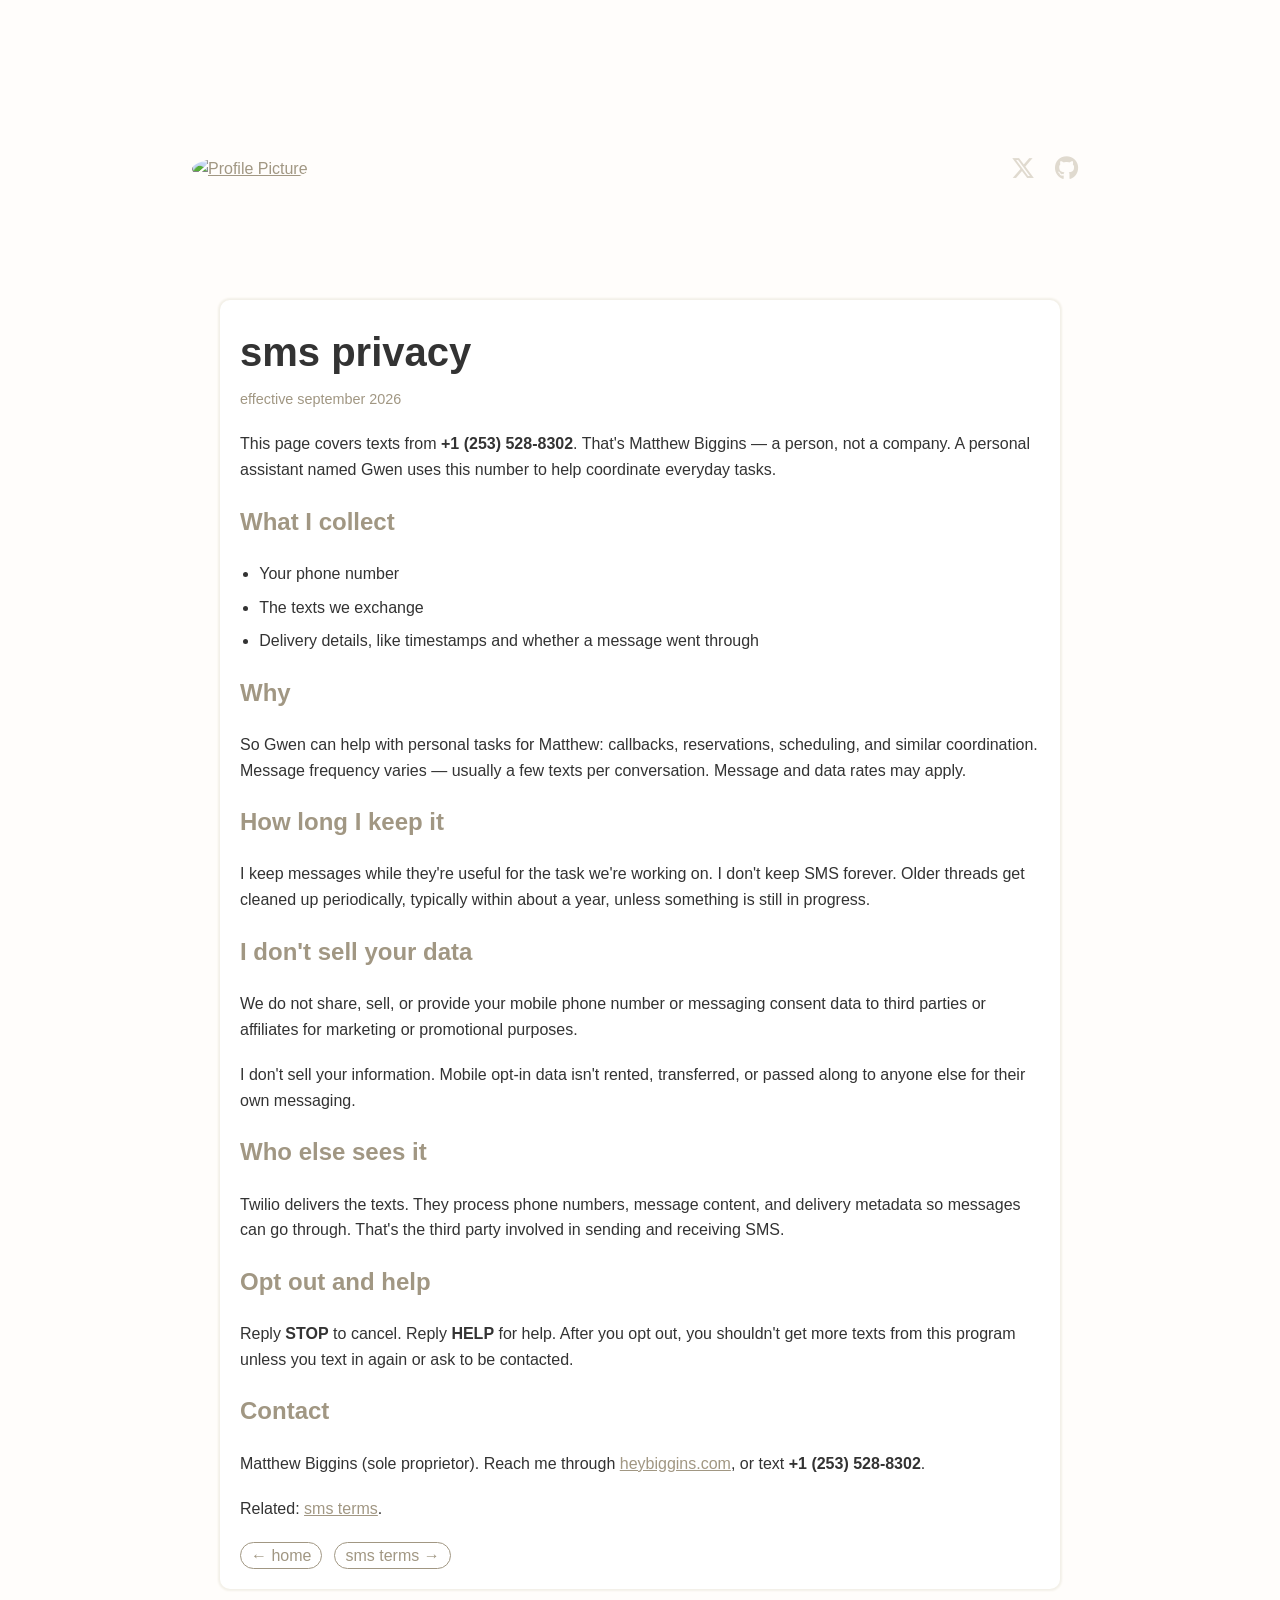
==== sms-privacy/index.html @ d9b3d032 "Add public SMS privacy and terms pages for A2P 10DLC Add /sms-privacy and /sms-terms as simple GitHu" ====
<!DOCTYPE html>
<html lang="en">
<head>
    <meta charset="UTF-8">
    <meta name="viewport" content="width=device-width, initial-scale=1.0">
    <title>sms privacy</title>
    <link rel="icon" type="image/png" href="../images/heybiggins_headshot.png">
    <link rel="stylesheet" href="../styles.css">
    <link rel="stylesheet" href="https://cdnjs.cloudflare.com/ajax/libs/font-awesome/6.5.1/css/all.min.css" integrity="sha512-DTOQO9RWCH3ppGqcWaEA1BIZOC6xxalwEsw9c2QQeAIftl+Vegovlnee1c9QX4TctnWMn13TZye+giMm8e2LwA==" crossorigin="anonymous" referrerpolicy="no-referrer" />
</head>
<body>
    <header id="main-header">
        <a href="/" rel="noopener noreferrer">
            <img src="../images/heybiggins_headshot.png" alt="Profile Picture" id="profile-pic">
        </a>
        <div class="social-icons">
            <a href="https://twitter.com/heybiggins" target="_blank" rel="noopener noreferrer" aria-label="Twitter">
                <i class="fa-brands fa-x-twitter"></i>
            </a>
            <a href="https://github.com/heybiggins" target="_blank" rel="noopener noreferrer" aria-label="GitHub">
                <i class="fab fa-github"></i>
            </a>
        </div>
    </header>
    <main>
        <div class="blog-post">
            <h1>sms privacy</h1>
            <p class="date">effective september 2026</p>
            <div class="content">
                <p>This page covers texts from <strong>+1 (253) 528-8302</strong>. That's Matthew Biggins — a person, not a company. A personal assistant named Gwen uses this number to help coordinate everyday tasks.</p>

                <h2>What I collect</h2>
                <ul>
                    <li>Your phone number</li>
                    <li>The texts we exchange</li>
                    <li>Delivery details, like timestamps and whether a message went through</li>
                </ul>

                <h2>Why</h2>
                <p>So Gwen can help with personal tasks for Matthew: callbacks, reservations, scheduling, and similar coordination. Message frequency varies — usually a few texts per conversation. Message and data rates may apply.</p>

                <h2>How long I keep it</h2>
                <p>I keep messages while they're useful for the task we're working on. I don't keep SMS forever. Older threads get cleaned up periodically, typically within about a year, unless something is still in progress.</p>

                <h2>I don't sell your data</h2>
                <p>We do not share, sell, or provide your mobile phone number or messaging consent data to third parties or affiliates for marketing or promotional purposes.</p>
                <p>I don't sell your information. Mobile opt-in data isn't rented, transferred, or passed along to anyone else for their own messaging.</p>

                <h2>Who else sees it</h2>
                <p>Twilio delivers the texts. They process phone numbers, message content, and delivery metadata so messages can go through. That's the third party involved in sending and receiving SMS.</p>

                <h2>Opt out and help</h2>
                <p>Reply <strong>STOP</strong> to cancel. Reply <strong>HELP</strong> for help. After you opt out, you shouldn't get more texts from this program unless you text in again or ask to be contacted.</p>

                <h2>Contact</h2>
                <p>Matthew Biggins (sole proprietor). Reach me through <a href="/">heybiggins.com</a>, or text <strong>+1 (253) 528-8302</strong>.</p>
                <p>Related: <a href="/sms-terms/">sms terms</a>.</p>

                <div class="page-links">
                    <a href="/" class="button">&larr; home</a>
                    <a href="/sms-terms/" class="button">sms terms &rarr;</a>
                </div>
            </div>
        </div>
        <button id="back-to-top" onclick="scrollToTop()">^</button>
    </main>
    <script src="../script.js"></script>
</body>
</html>
---- styles.css ----
body {
    font-family: Arial, sans-serif;
    margin: 0;
    padding: 0;
    line-height: 1.6;
    color: #333;
    background-color: #fffdfb;
}

body, html {
    margin: 0;
    padding: 0;
    scroll-behavior: smooth;
}

#main-header {
    background: none;
    display: flex;
    align-items: center;
    justify-content: space-between;
    position: fixed;
    width: 100%;
    padding: 150px 15%;
    box-sizing: border-box;
    z-index: 1000;
}

#profile-pic {
    width: 40px; /* Adjust size as needed */
    border-radius: 50%;
}

.social-icons {
    display: flex;
    justify-content: right; /* Center icons in the container */
}

.social-icons a {
    color: #e0dacf; /* Icon color */
    margin: 0 10px; /* Spacing between icons */
    font-size: 24px; /* Icon size */
}

main {
    padding: 1rem;
    padding-top: 250px; /* Adjust based on header height */
}

.intro {
    align-items: center;
    width: 100%;
    padding: 0px 20%;
    box-sizing: border-box;
}

.intro p {
    font-size: 2.3em; /* Adjust size as needed */
    color: #333; /* Adjust color as needed */
}

.projects {
    display: grid;
    grid-template-columns: repeat(auto-fit, minmax(350px, 1fr)); /* Creates a responsive grid layout */
    gap: 30px; /* Space between items */
    padding: 0px 8%;
    margin-top: 40px; /* Space below the intro text */
    margin-bottom: 100px; /* Space below the projects */
}

.project {
    position: relative;
    background-color: #f3f0e8;
    padding: 15px 25px; /* Adjust padding as needed */
    border-radius: 15px;
    overflow: hidden;
    height: 350px;
}

.project h2 {
    font-size: 1.8em; /* Adjust size as needed */
    color: #333; /* Adjust color as needed */
    margin-top: 0;
    margin-bottom: 0; /* Reduced space below the heading */

}

.project p {
    font-size: 1em; /* Adjust size as needed */
    color: #a19783; /* Adjust color as needed */
    margin-top: 0; /* Remove top margin if any */
    margin-bottom: 20px; /* Space above the button */
}

#project-image-the-card {
    position: absolute;
    bottom: 0;
    right: 0;
    width: auto; /* Adjust based on your image's aspect ratio */
    height: 80%; /* Adjust the height to control how much of the div it takes up */
    transform: translate(0%, 20%) rotate(-15deg); /* Adjust the rotation angle and position as needed */
}

#project-image-poetic-wicks {
    position: absolute;
    bottom: 0;
    right: 0;
    width: 30%; /* Adjust based on your image's aspect ratio */
    height: auto; /* Adjust the height to control how much of the div it takes up */
    transform: translate(-35%, -35%); /* Adjust the rotation angle and position as needed */
}

#project-image-immi {
    position: absolute;
    bottom: 0;
    right: 0;
    width: auto; /* Adjust based on your image's aspect ratio */
    height: 60%; /* Adjust the height to control how much of the div it takes up */
    transform: translate(-20%, 0%); /* Adjust the rotation angle and position as needed */
}

.button {
    display: inline-block;
    padding: 0px 10px; /* Adjust the padding to control the size of the button */
    font-size: 16px; /* Adjust the font size as needed */
    color: #a19783; /* The text color */
    background-color: transparent; /* No background color */
    border: 1px solid #a19783; /* Border color matching the text */
    border-radius: 15px; /* Rounded corners. Adjust as needed for desired roundness */
    text-decoration: none; /* Removes underline from links */
    transition: background-color 0.3s, color 0.3s; /* Smooth transition for hover effects */
}

.project:hover .button {
    border-color: #000; /* Change border color to black when .project is hovered */
    color: #000;
}

footer {
    background-color: #f3f0e8;
    color: #a19783;
    text-align: center;
    padding: 1rem;

    bottom: 0;
    width: 100%;
}

a {
    color: #a19783; /* Color for unvisited links */
}

#back-to-top {
    position: fixed;
    bottom: 30px;
    left: 30px;
    padding: 12px 20px 0px 20px;
    background-color: #fffdfb;
    color: #a19783;
    font-size: 2.8em;
    border: none;
    border-radius: 10px;
    box-shadow: 0 0 2px 2px #e0dacf;
    cursor: pointer;
    display: none; /* Hide the button initially */
    z-index: 1001; /* Make sure the button is above other content */
}

#back-to-top:hover {
    background-color: #f3f0e8;
}

/* BLOG STYLING */

.blog-post {
    max-width: 800px;
    margin: 50px auto;
    padding: 20px;
    background-color: #fff;
    border-radius: 10px;
    box-shadow: 0 0 2px 2px #f3f0e8;
}

.blog-post h1 {
    font-size: 2.5em;
    margin-top: 0;
    margin-bottom: -10px;
}

.date {
    font-size: 0.9em;
    color: #a19783;
    margin-bottom: 20px;
}

.content p {
    margin-bottom: 20px;
}

.content h2 {
    color: #a19783
}

.content ul {
    margin: 0 0 20px;
    padding-left: 1.2em;
}

.content li {
    margin-bottom: 8px;
}

.page-links {
    display: flex;
    flex-wrap: wrap;
    gap: 12px;
    margin-top: 10px;
}

.page-links .button:hover {
    border-color: #000;
    color: #000;
}

hr {
    border: 0; /* Remove default border */
    height: 1px; /* Set the height of the line */
    background-color: #a19783; /* Set the color of the line */
    margin: 20px 0; /* Add some vertical spacing around the line */
}

.blog-image-container img {
    width: 100%; /* Adjust the width as needed */
    height: auto; /* Maintain aspect ratio */
    border-radius: 10px; /* Adjust for desired roundness */
    box-shadow: 0 0 2px 2px #f3f0e8;
}

pre {
    background-color: #f3f0e8;
    box-shadow: 0 0 2px 2px #f3f0e8;
    border-radius: 5px; /* Rounded corners */
    padding: 10px 20px; /* Padding around the code */
    overflow-x: auto; /* Horizontal scrolling for long lines of code */
}

code {
    font-family: 'Courier New', monospace; /* Monospace font for code */
    color: #a19783; /* Dark gray text color */
}

/* Adjust for smaller screen sizes */

@media (max-width: 845px) {    
    #main-header {
        top: 0; /* Align with the top of the viewport */
        padding: 75px 15%;
        background-color: #fffdfb;
    }

    #main-header.shadow {
        box-shadow: 0 0 2px 2px #f3f0e8;
    }

    .intro {
        padding: 0px 2%; /* Reduce horizontal padding */
    }

    .projects {
        padding: 0px 0%; /* Reduce horizontal padding */
        grid-template-columns: 1fr; /* Change to one column layout */
    }

    .project {
        height: 300px; /* Allow project height to adjust to content */
    }

    .intro p {
        font-size: 1.8em; /* Reduce font size */
    }

    #project-image-the-card {
        position: absolute;
        bottom: 0;
        right: 0;
        width: auto; /* Adjust based on your image's aspect ratio */
        height: 70%; /* Adjust the height to control how much of the div it takes up */
        transform: translate(3%, 20%) rotate(-15deg); /* Adjust the rotation angle and position as needed */
    }
    
    #project-image-poetic-wicks {
        position: absolute;
        bottom: 0;
        right: 0;
        width: auto; /* Adjust based on your image's aspect ratio */
        height: 40%; /* Adjust the height to control how much of the div it takes up */
        transform: translate(-35%, -35%); /* Adjust the rotation angle and position as needed */
    }

    #project-image-immi {
        position: absolute;
        bottom: 0;
        right: 0;
        width: auto; /* Adjust based on your image's aspect ratio */
        height: 60%; /* Adjust the height to control how much of the div it takes up */
        transform: translate(-20%, 0%); /* Adjust the rotation angle and position as needed */
    }

    .blog-post {
        padding: 20px; /* Adjust padding as needed */
    }

    .blog-post h1 {
        font-size: 2em; /* Reduce font size */
    }
}
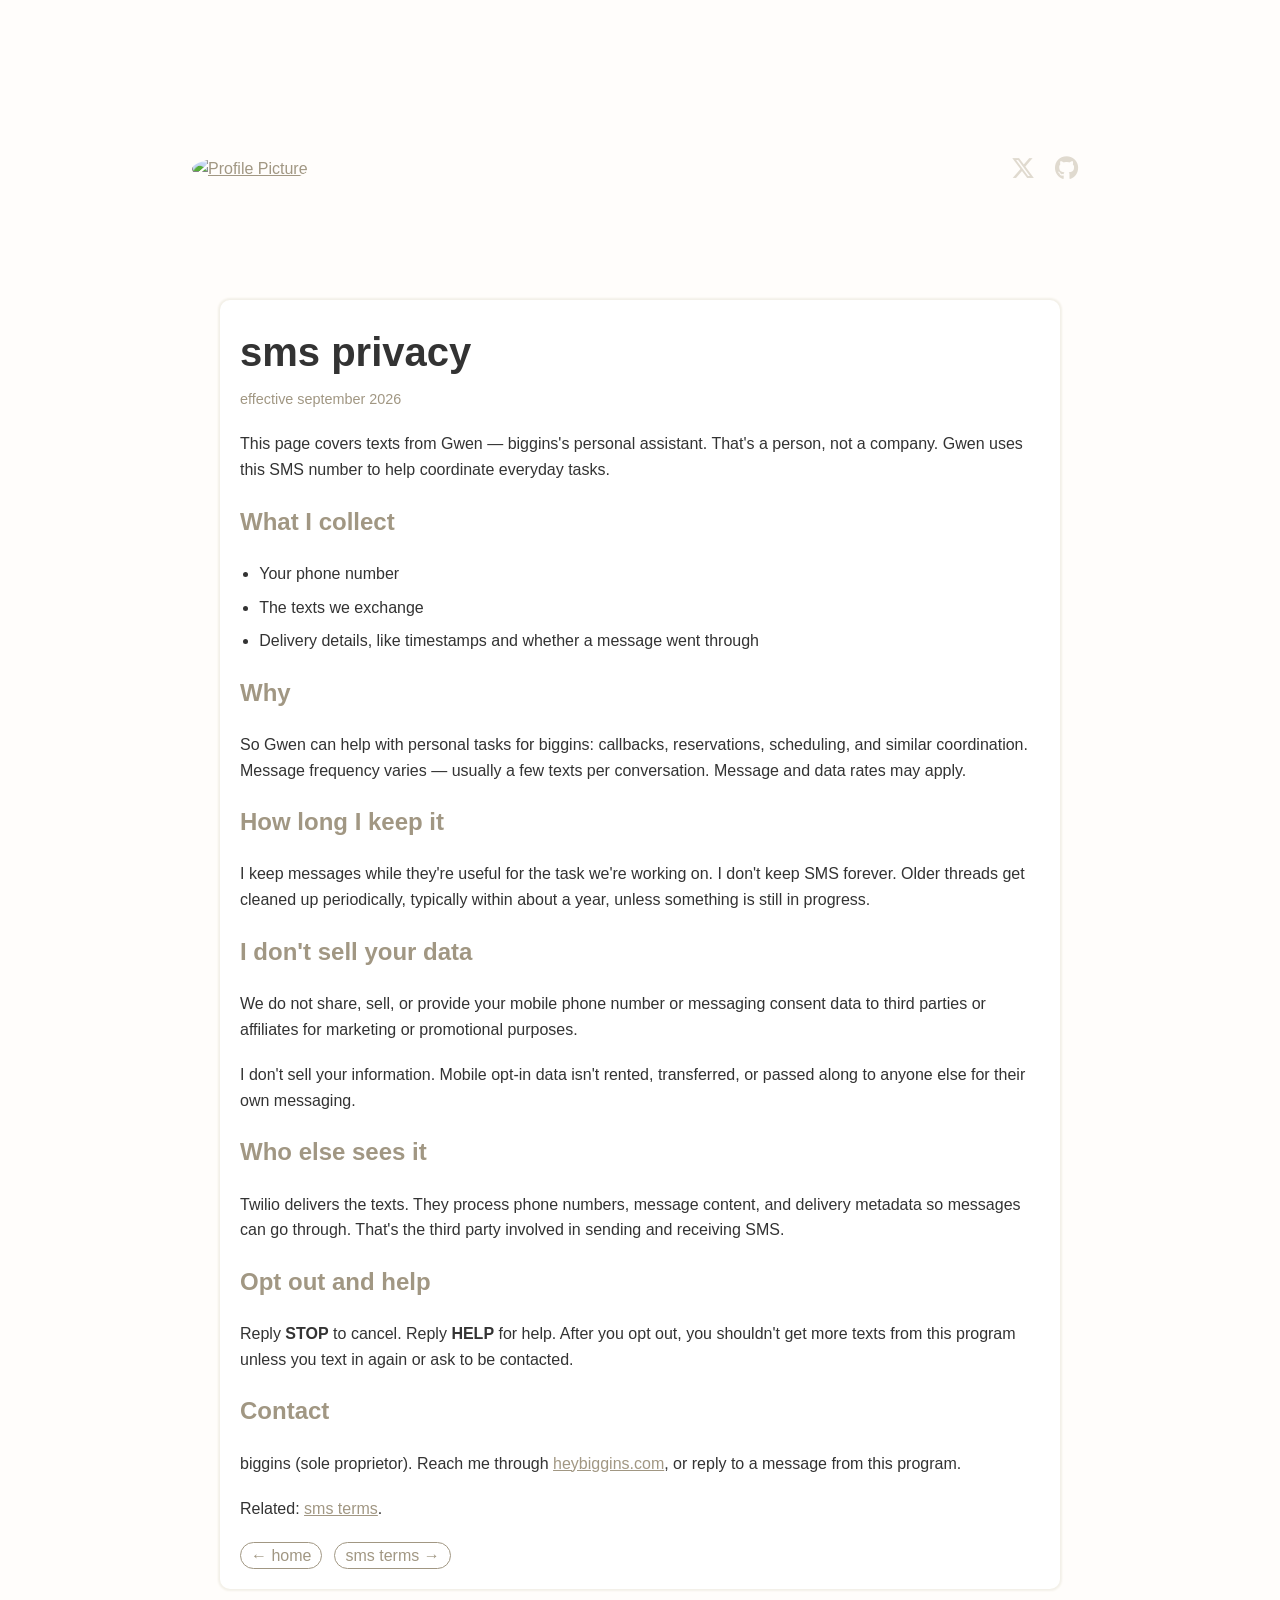
==== commit 8ef9b123: "Drop the SMS number and use biggins in policy copy Matthew asked that neither page print the phone n" ====
--- a/sms-privacy/index.html
+++ b/sms-privacy/index.html
@@ -27,7 +27,7 @@
             <h1>sms privacy</h1>
             <p class="date">effective september 2026</p>
             <div class="content">
-                <p>This page covers texts from <strong>+1 (253) 528-8302</strong>. That's Matthew Biggins — a person, not a company. A personal assistant named Gwen uses this number to help coordinate everyday tasks.</p>
+                <p>This page covers texts from Gwen — biggins's personal assistant. That's a person, not a company. Gwen uses this SMS number to help coordinate everyday tasks.</p>
 
                 <h2>What I collect</h2>
                 <ul>
@@ -37,7 +37,7 @@
                 </ul>
 
                 <h2>Why</h2>
-                <p>So Gwen can help with personal tasks for Matthew: callbacks, reservations, scheduling, and similar coordination. Message frequency varies — usually a few texts per conversation. Message and data rates may apply.</p>
+                <p>So Gwen can help with personal tasks for biggins: callbacks, reservations, scheduling, and similar coordination. Message frequency varies — usually a few texts per conversation. Message and data rates may apply.</p>
 
                 <h2>How long I keep it</h2>
                 <p>I keep messages while they're useful for the task we're working on. I don't keep SMS forever. Older threads get cleaned up periodically, typically within about a year, unless something is still in progress.</p>
@@ -53,7 +53,7 @@
                 <p>Reply <strong>STOP</strong> to cancel. Reply <strong>HELP</strong> for help. After you opt out, you shouldn't get more texts from this program unless you text in again or ask to be contacted.</p>
 
                 <h2>Contact</h2>
-                <p>Matthew Biggins (sole proprietor). Reach me through <a href="/">heybiggins.com</a>, or text <strong>+1 (253) 528-8302</strong>.</p>
+                <p>biggins (sole proprietor). Reach me through <a href="/">heybiggins.com</a>, or reply to a message from this program.</p>
                 <p>Related: <a href="/sms-terms/">sms terms</a>.</p>
 
                 <div class="page-links">
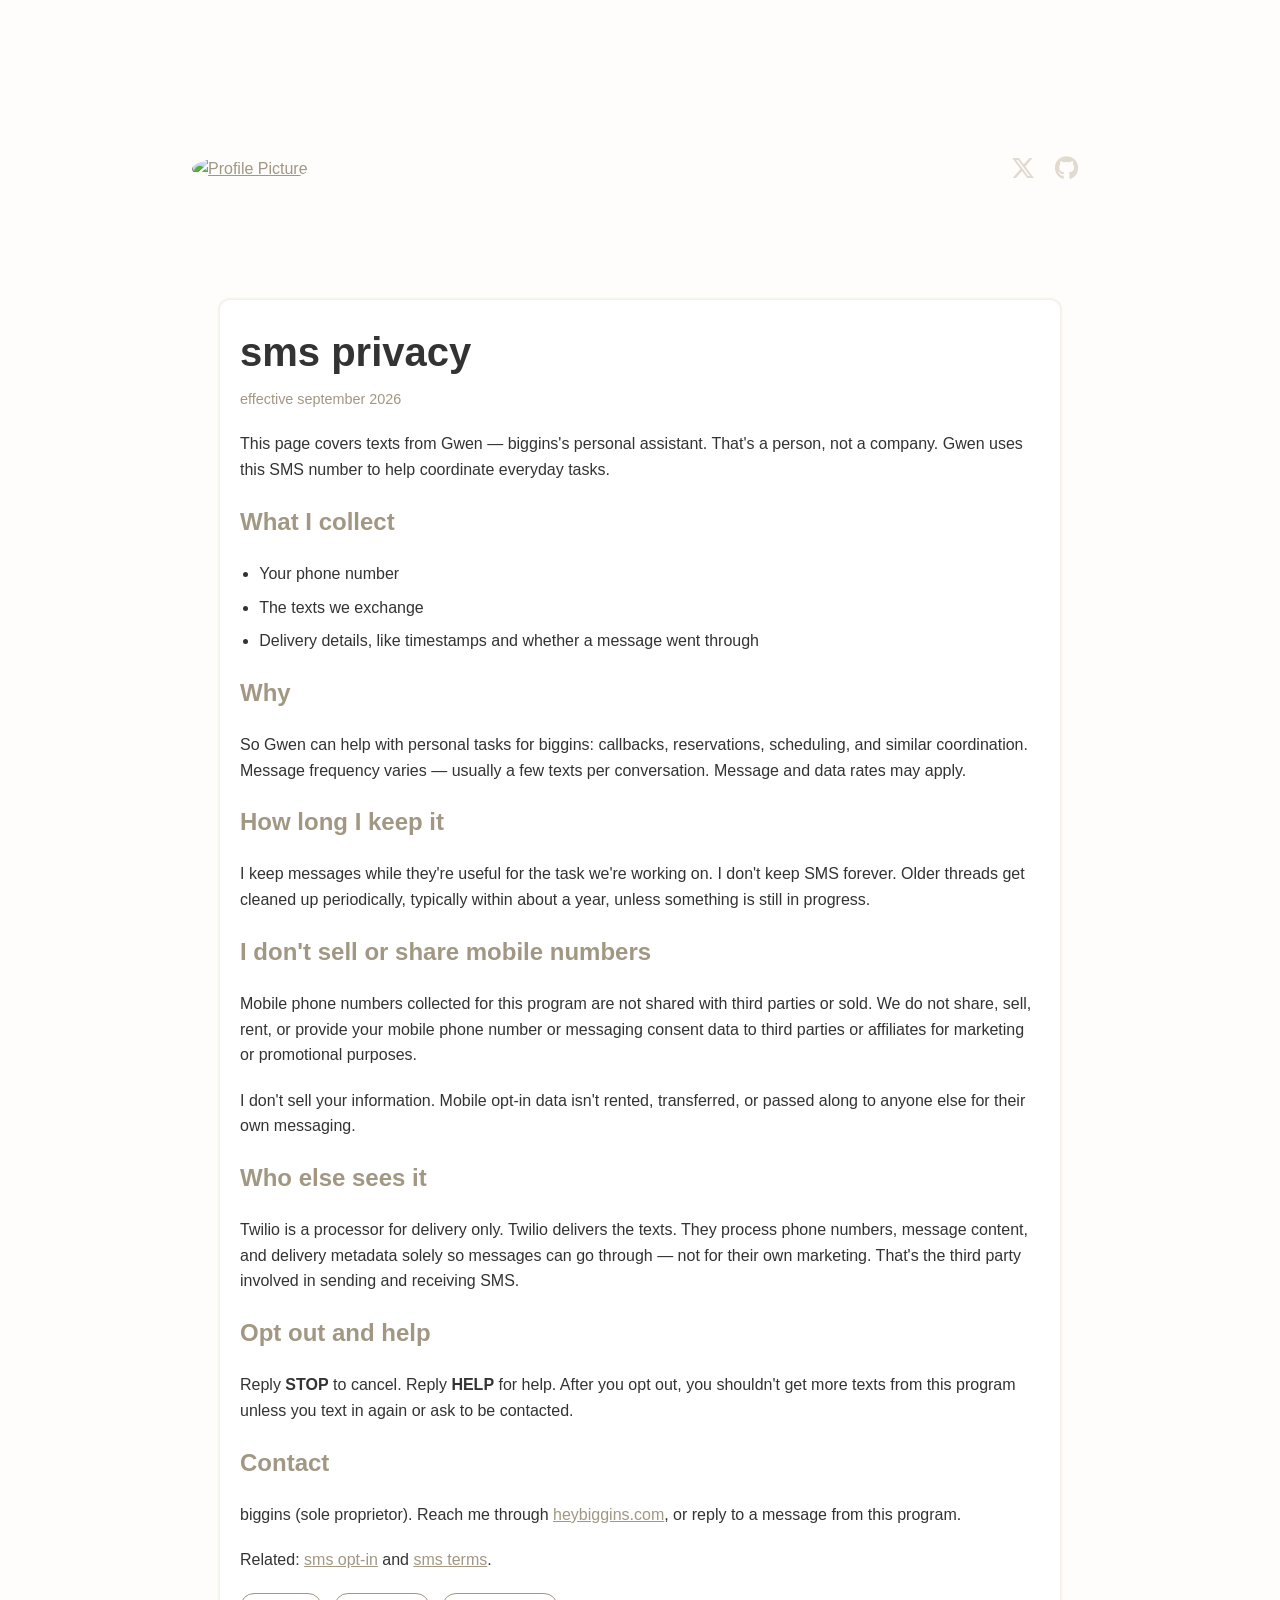
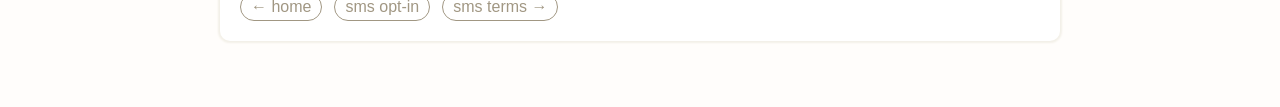
==== commit 1313c1d4: "Add public SMS opt-in page for A2P 10DLC resubmission Document both consent paths (inbound SMS and v" ====
--- a/sms-privacy/index.html
+++ b/sms-privacy/index.html
@@ -42,22 +42,23 @@
                 <h2>How long I keep it</h2>
                 <p>I keep messages while they're useful for the task we're working on. I don't keep SMS forever. Older threads get cleaned up periodically, typically within about a year, unless something is still in progress.</p>
 
-                <h2>I don't sell your data</h2>
-                <p>We do not share, sell, or provide your mobile phone number or messaging consent data to third parties or affiliates for marketing or promotional purposes.</p>
+                <h2>I don't sell or share mobile numbers</h2>
+                <p>Mobile phone numbers collected for this program are not shared with third parties or sold. We do not share, sell, rent, or provide your mobile phone number or messaging consent data to third parties or affiliates for marketing or promotional purposes.</p>
                 <p>I don't sell your information. Mobile opt-in data isn't rented, transferred, or passed along to anyone else for their own messaging.</p>
 
                 <h2>Who else sees it</h2>
-                <p>Twilio delivers the texts. They process phone numbers, message content, and delivery metadata so messages can go through. That's the third party involved in sending and receiving SMS.</p>
+                <p>Twilio is a processor for delivery only. Twilio delivers the texts. They process phone numbers, message content, and delivery metadata solely so messages can go through — not for their own marketing. That's the third party involved in sending and receiving SMS.</p>
 
                 <h2>Opt out and help</h2>
                 <p>Reply <strong>STOP</strong> to cancel. Reply <strong>HELP</strong> for help. After you opt out, you shouldn't get more texts from this program unless you text in again or ask to be contacted.</p>
 
                 <h2>Contact</h2>
                 <p>biggins (sole proprietor). Reach me through <a href="/">heybiggins.com</a>, or reply to a message from this program.</p>
-                <p>Related: <a href="/sms-terms/">sms terms</a>.</p>
+                <p>Related: <a href="/sms-opt-in/">sms opt-in</a> and <a href="/sms-terms/">sms terms</a>.</p>
 
                 <div class="page-links">
                     <a href="/" class="button">&larr; home</a>
+                    <a href="/sms-opt-in/" class="button">sms opt-in</a>
                     <a href="/sms-terms/" class="button">sms terms &rarr;</a>
                 </div>
             </div>
--- a/styles.css
+++ b/styles.css
@@ -209,6 +209,14 @@
     margin-bottom: 8px;
 }
 
+.content blockquote {
+    margin: 0 0 20px;
+    padding: 16px 20px;
+    background-color: #f3f0e8;
+    border-radius: 10px;
+    color: #333;
+}
+
 .page-links {
     display: flex;
     flex-wrap: wrap;
